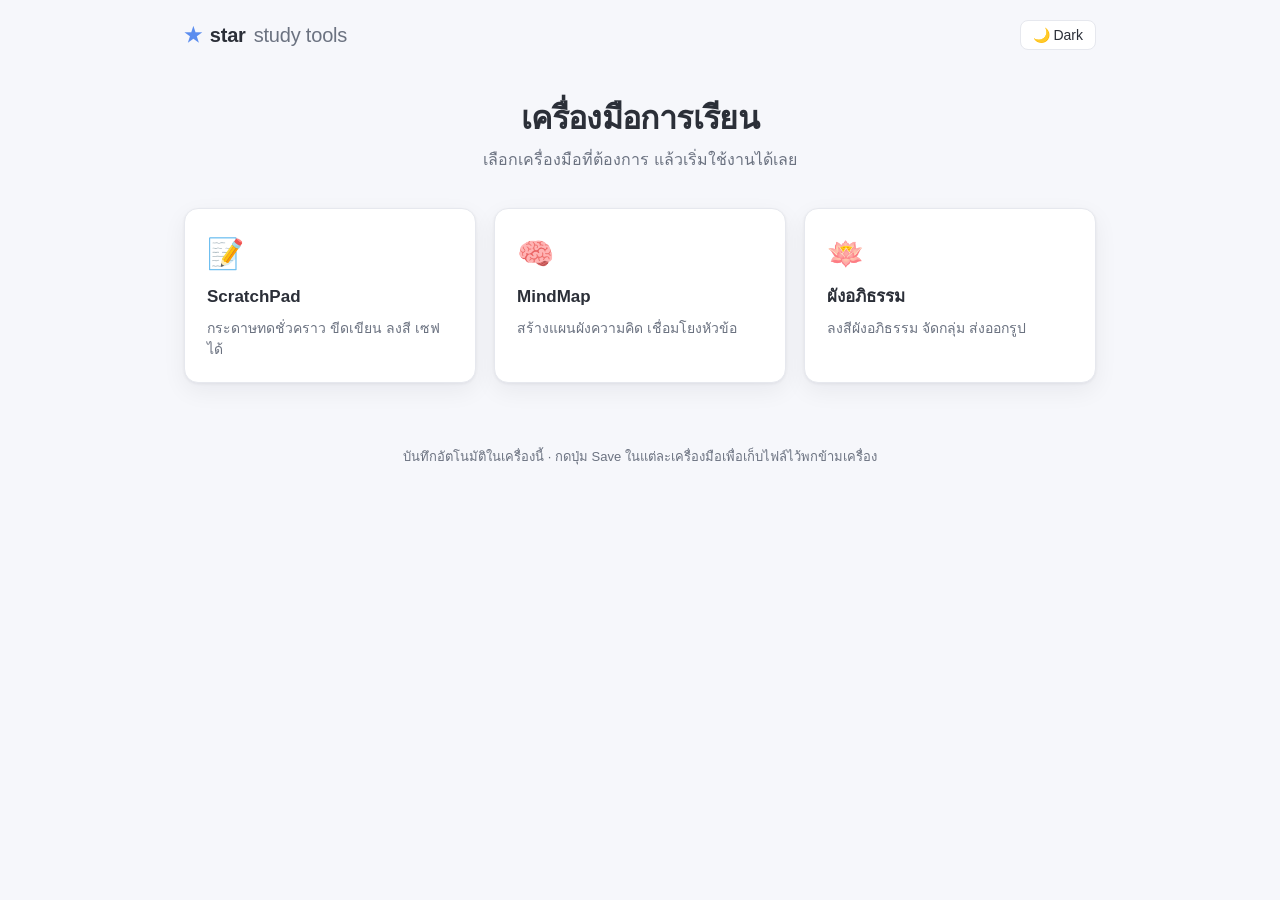
==== index.html @ 71c8e53c "Phase 1: Study Tools Hub — static site for GitHub Pages Convert 3 Google AI Studio data:-URI bookmar" ====
<!DOCTYPE html>
<html lang="th">
<head>
  <meta charset="utf-8">
  <meta name="viewport" content="width=device-width, initial-scale=1.0">
  <title>Study Tools Hub</title>
  <link rel="stylesheet" href="assets/hub.css">
  <script>
    // Apply saved theme before paint to avoid a flash.
    try {
      if (localStorage.getItem("hub_theme") === "dark") {
        document.documentElement.setAttribute("data-pretheme", "dark");
      }
    } catch (e) {}
  </script>
  <style>
    html[data-pretheme="dark"] body { background: #15171c; }
  </style>
</head>
<body>
  <header class="topbar">
    <div class="brand"><span class="dot">★</span> star <span style="color:var(--muted);font-weight:500;">study tools</span></div>
    <button class="theme-toggle" id="themeToggle" type="button">🌙 Dark</button>
  </header>

  <section class="hero">
    <h1>เครื่องมือการเรียน</h1>
    <p>เลือกเครื่องมือที่ต้องการ แล้วเริ่มใช้งานได้เลย</p>
  </section>

  <main class="grid">
    <a class="card" href="tools/scratchpad.html">
      <div class="icon">📝</div>
      <div class="name">ScratchPad</div>
      <div class="desc">กระดาษทดชั่วคราว ขีดเขียน ลงสี เซฟได้</div>
    </a>
    <a class="card" href="tools/mindmap.html">
      <div class="icon">🧠</div>
      <div class="name">MindMap</div>
      <div class="desc">สร้างแผนผังความคิด เชื่อมโยงหัวข้อ</div>
    </a>
    <a class="card" href="tools/abhidhamma.html">
      <div class="icon">🪷</div>
      <div class="name">ผังอภิธรรม</div>
      <div class="desc">ลงสีผังอภิธรรม จัดกลุ่ม ส่งออกรูป</div>
    </a>
  </main>

  <footer>
    บันทึกอัตโนมัติในเครื่องนี้ · กดปุ่ม Save ในแต่ละเครื่องมือเพื่อเก็บไฟล์ไว้พกข้ามเครื่อง
  </footer>

  <script>
    (function () {
      var btn = document.getElementById("themeToggle");
      function render() {
        var dark = document.body.classList.contains("dark");
        btn.textContent = dark ? "☀️ Light" : "🌙 Dark";
      }
      // init from saved theme
      try {
        if (localStorage.getItem("hub_theme") === "dark") document.body.classList.add("dark");
      } catch (e) {}
      document.documentElement.removeAttribute("data-pretheme");
      render();
      btn.addEventListener("click", function () {
        document.body.classList.toggle("dark");
        try {
          localStorage.setItem("hub_theme", document.body.classList.contains("dark") ? "dark" : "light");
        } catch (e) {}
        render();
      });
    })();
  </script>
</body>
</html>
---- assets/hub.css ----
/* hub.css — minimal iLovePDF-style landing page */
:root {
  --bg: #f6f7fb;
  --fg: #2b2f38;
  --muted: #6b7280;
  --card: #ffffff;
  --border: #e6e8ee;
  --accent: #5b8def;
  --shadow: 0 1px 3px rgba(20, 24, 40, 0.06), 0 8px 24px rgba(20, 24, 40, 0.06);
}
body.dark {
  --bg: #15171c;
  --fg: #e6e8ee;
  --muted: #9aa1ad;
  --card: #1e2128;
  --border: #2a2e37;
  --accent: #6f9bf2;
  --shadow: 0 1px 3px rgba(0, 0, 0, 0.4), 0 8px 24px rgba(0, 0, 0, 0.35);
}

* { box-sizing: border-box; }
html, body { margin: 0; }
body {
  background: var(--bg);
  color: var(--fg);
  font-family: -apple-system, "Segoe UI", Roboto, "Sarabun", "Noto Sans Thai", sans-serif;
  line-height: 1.5;
  min-height: 100vh;
}

.topbar {
  display: flex;
  align-items: center;
  justify-content: space-between;
  max-width: 960px;
  margin: 0 auto;
  padding: 20px 24px;
}
.brand {
  display: flex;
  align-items: baseline;
  gap: 8px;
  font-weight: 700;
  font-size: 20px;
  letter-spacing: -0.01em;
}
.brand .dot { color: var(--accent); }
.theme-toggle {
  border: 1px solid var(--border);
  background: var(--card);
  color: var(--fg);
  border-radius: 8px;
  padding: 6px 12px;
  font-size: 14px;
  cursor: pointer;
}
.theme-toggle:hover { border-color: var(--accent); }

.hero {
  max-width: 960px;
  margin: 0 auto;
  padding: 24px 24px 8px;
  text-align: center;
}
.hero h1 { font-size: 32px; margin: 0 0 6px; letter-spacing: -0.02em; }
.hero p { color: var(--muted); margin: 0; }

.grid {
  max-width: 960px;
  margin: 0 auto;
  padding: 28px 24px 64px;
  display: grid;
  grid-template-columns: repeat(auto-fill, minmax(240px, 1fr));
  gap: 18px;
}
.card {
  display: flex;
  flex-direction: column;
  gap: 8px;
  padding: 22px;
  background: var(--card);
  border: 1px solid var(--border);
  border-radius: 14px;
  box-shadow: var(--shadow);
  text-decoration: none;
  color: inherit;
  transition: transform 0.12s ease, border-color 0.12s ease;
}
.card:hover { transform: translateY(-3px); border-color: var(--accent); }
.card .icon { font-size: 30px; }
.card .name { font-weight: 700; font-size: 17px; }
.card .desc { color: var(--muted); font-size: 14px; }

footer {
  max-width: 960px;
  margin: 0 auto;
  padding: 0 24px 40px;
  color: var(--muted);
  font-size: 13px;
  text-align: center;
}
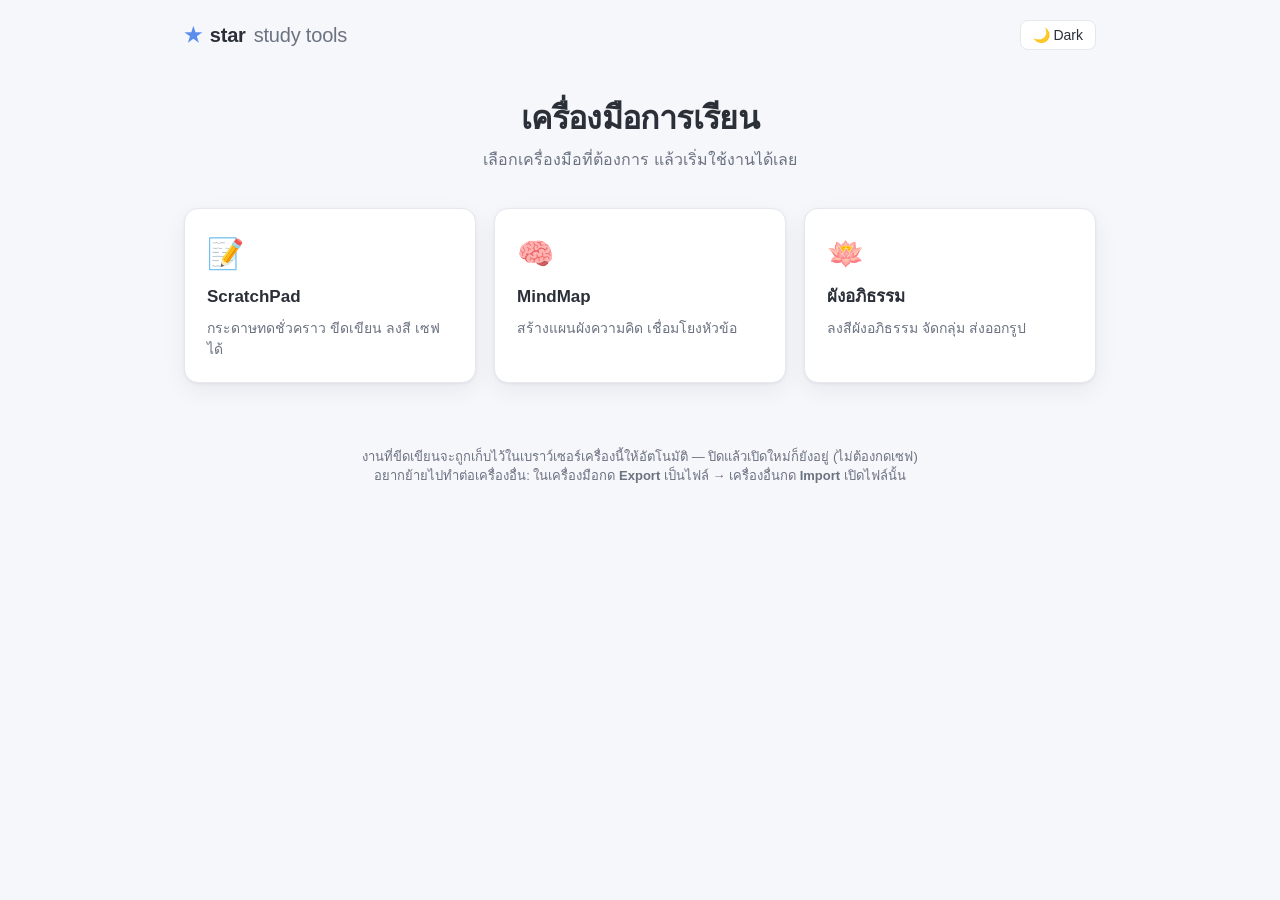
==== commit 20b192c0: "Clarify Hub footer wording (auto-save + Export/Import) Co-Authored-By: Claude Opus 4.8 <noreply@anth" ====
--- a/index.html
+++ b/index.html
@@ -47,7 +47,8 @@
   </main>
 
   <footer>
-    บันทึกอัตโนมัติในเครื่องนี้ · กดปุ่ม Save ในแต่ละเครื่องมือเพื่อเก็บไฟล์ไว้พกข้ามเครื่อง
+    งานที่ขีดเขียนจะถูกเก็บไว้ในเบราว์เซอร์เครื่องนี้ให้อัตโนมัติ — ปิดแล้วเปิดใหม่ก็ยังอยู่ (ไม่ต้องกดเซฟ)<br>
+    อยากย้ายไปทำต่อเครื่องอื่น: ในเครื่องมือกด <b>Export</b> เป็นไฟล์ → เครื่องอื่นกด <b>Import</b> เปิดไฟล์นั้น
   </footer>
 
   <script>
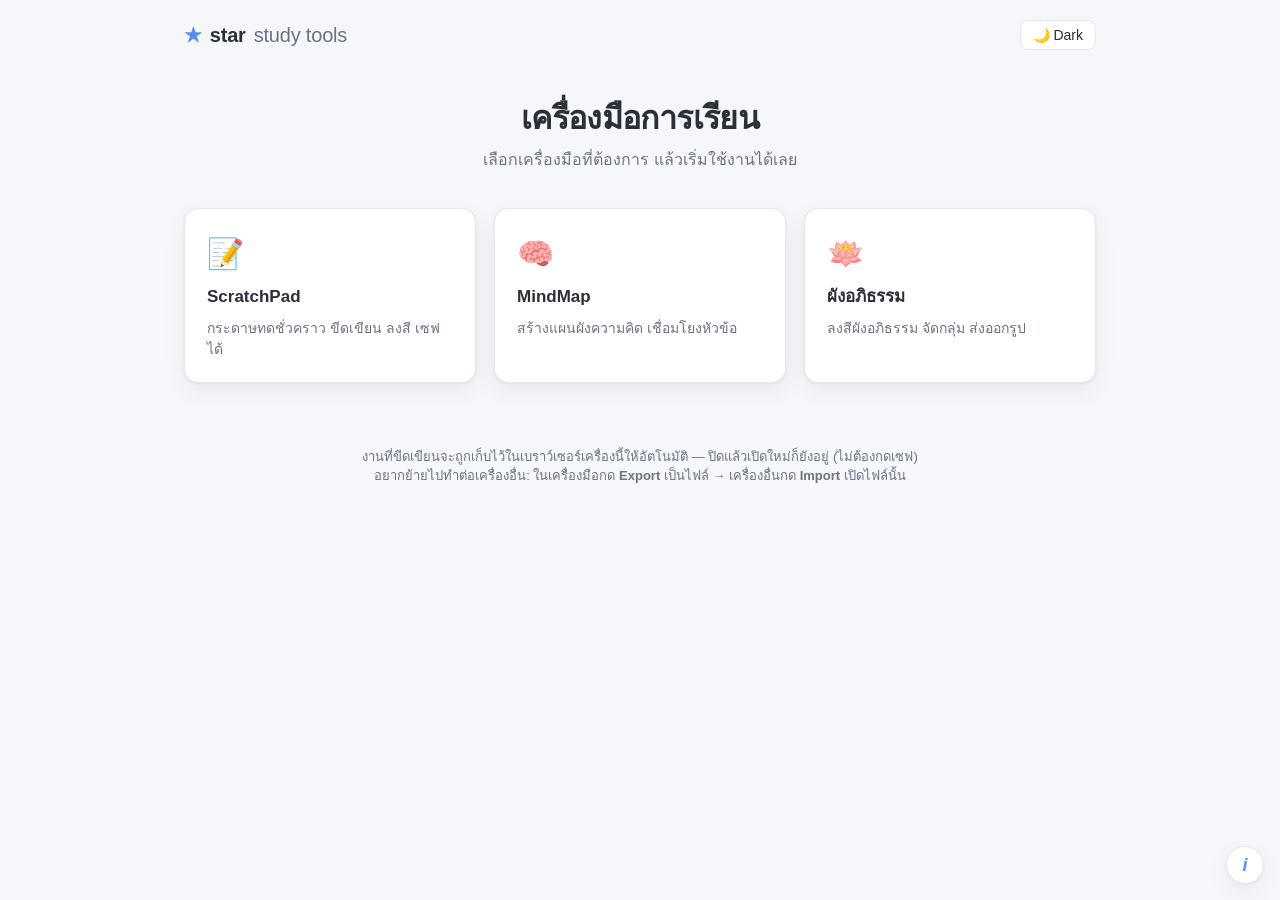
==== commit cfac6be8: "UI: Hub button bottom-left (#5), Hub Sepia theme (#7), Hub info button (#4) - shared.js: floating ← " ====
--- a/index.html
+++ b/index.html
@@ -51,25 +51,43 @@
     อยากย้ายไปทำต่อเครื่องอื่น: ในเครื่องมือกด <b>Export</b> เป็นไฟล์ → เครื่องอื่นกด <b>Import</b> เปิดไฟล์นั้น
   </footer>
 
+  <button class="info-btn" id="infoBtn" type="button" title="เกี่ยวกับ">i</button>
+  <div class="info-panel" id="infoPanel">
+    <b>★ star · study tools</b><br>
+    ที่รวมเครื่องมือการเรียนส่วนตัว เลือกเครื่องมือแล้วใช้งานได้เลย<br><br>
+    งานถูกเก็บในเบราว์เซอร์เครื่องนี้อัตโนมัติ · ย้ายข้ามเครื่องด้วยปุ่ม Export/Import ในแต่ละเครื่องมือ<br><br>
+    <span style="opacity:.7">เปิดเว็บครั้งแรกต้องมีอินเทอร์เน็ต · หลังโหลดแล้วขีดเขียน/เซฟได้แม้ออฟไลน์</span>
+  </div>
+
   <script>
     (function () {
       var btn = document.getElementById("themeToggle");
-      function render() {
-        var dark = document.body.classList.contains("dark");
-        btn.textContent = dark ? "☀️ Light" : "🌙 Dark";
+      var ORDER = ["light", "sepia", "dark"];
+      var LABEL = { light: "🌙 Dark", sepia: "🌙 Dark", dark: "☀️ Light" };
+      var NEXT = { light: "sepia", sepia: "dark", dark: "light" };
+
+      function getTheme() {
+        try {
+          var t = localStorage.getItem("hub_theme");
+          return ORDER.indexOf(t) >= 0 ? t : "light";
+        } catch (e) { return "light"; }
       }
-      // init from saved theme
-      try {
-        if (localStorage.getItem("hub_theme") === "dark") document.body.classList.add("dark");
-      } catch (e) {}
+      function apply(t) {
+        document.body.classList.remove("sepia", "dark");
+        if (t === "sepia") document.body.classList.add("sepia");
+        else if (t === "dark") document.body.classList.add("dark");
+        try { localStorage.setItem("hub_theme", t); } catch (e) {}
+        btn.textContent = (t === "sepia" ? "🟤 Sepia" : (t === "dark" ? "☀️ Light" : "🌙 Dark"));
+      }
+      apply(getTheme());
       document.documentElement.removeAttribute("data-pretheme");
-      render();
-      btn.addEventListener("click", function () {
-        document.body.classList.toggle("dark");
-        try {
-          localStorage.setItem("hub_theme", document.body.classList.contains("dark") ? "dark" : "light");
-        } catch (e) {}
-        render();
+      btn.addEventListener("click", function () { apply(NEXT[getTheme()]); });
+
+      // info (i) button
+      var ib = document.getElementById("infoBtn"), ip = document.getElementById("infoPanel");
+      ib.addEventListener("click", function (e) { e.stopPropagation(); ip.classList.toggle("open"); });
+      document.addEventListener("click", function (e) {
+        if (ip.classList.contains("open") && !ip.contains(e.target) && e.target !== ib) ip.classList.remove("open");
       });
     })();
   </script>
--- a/assets/hub.css
+++ b/assets/hub.css
@@ -7,6 +7,15 @@
   --border: #e6e8ee;
   --accent: #5b8def;
   --shadow: 0 1px 3px rgba(20, 24, 40, 0.06), 0 8px 24px rgba(20, 24, 40, 0.06);
+}
+body.sepia {
+  --bg: #f4eee0;
+  --fg: #4a4034;
+  --muted: #8a7a64;
+  --card: #fbf6ea;
+  --border: #e2d6bf;
+  --accent: #b07d4b;
+  --shadow: 0 1px 3px rgba(120, 90, 50, 0.08), 0 8px 24px rgba(120, 90, 50, 0.1);
 }
 body.dark {
   --bg: #15171c;
@@ -99,3 +108,41 @@
   font-size: 13px;
   text-align: center;
 }
+
+/* floating info (i) button — bottom-right */
+.info-btn {
+  position: fixed;
+  right: 16px;
+  bottom: 16px;
+  z-index: 9998;
+  width: 38px;
+  height: 38px;
+  border-radius: 50%;
+  border: 1px solid var(--border);
+  background: var(--card);
+  color: var(--accent);
+  font-style: italic;
+  font-weight: 700;
+  font-size: 18px;
+  cursor: pointer;
+  box-shadow: var(--shadow);
+}
+.info-btn:hover { border-color: var(--accent); }
+.info-panel {
+  position: fixed;
+  right: 16px;
+  bottom: 64px;
+  z-index: 9998;
+  max-width: 300px;
+  padding: 16px 18px;
+  background: var(--card);
+  color: var(--fg);
+  border: 1px solid var(--border);
+  border-radius: 12px;
+  box-shadow: var(--shadow);
+  font-size: 13.5px;
+  line-height: 1.6;
+  display: none;
+}
+.info-panel.open { display: block; }
+.info-panel a { color: var(--accent); }
